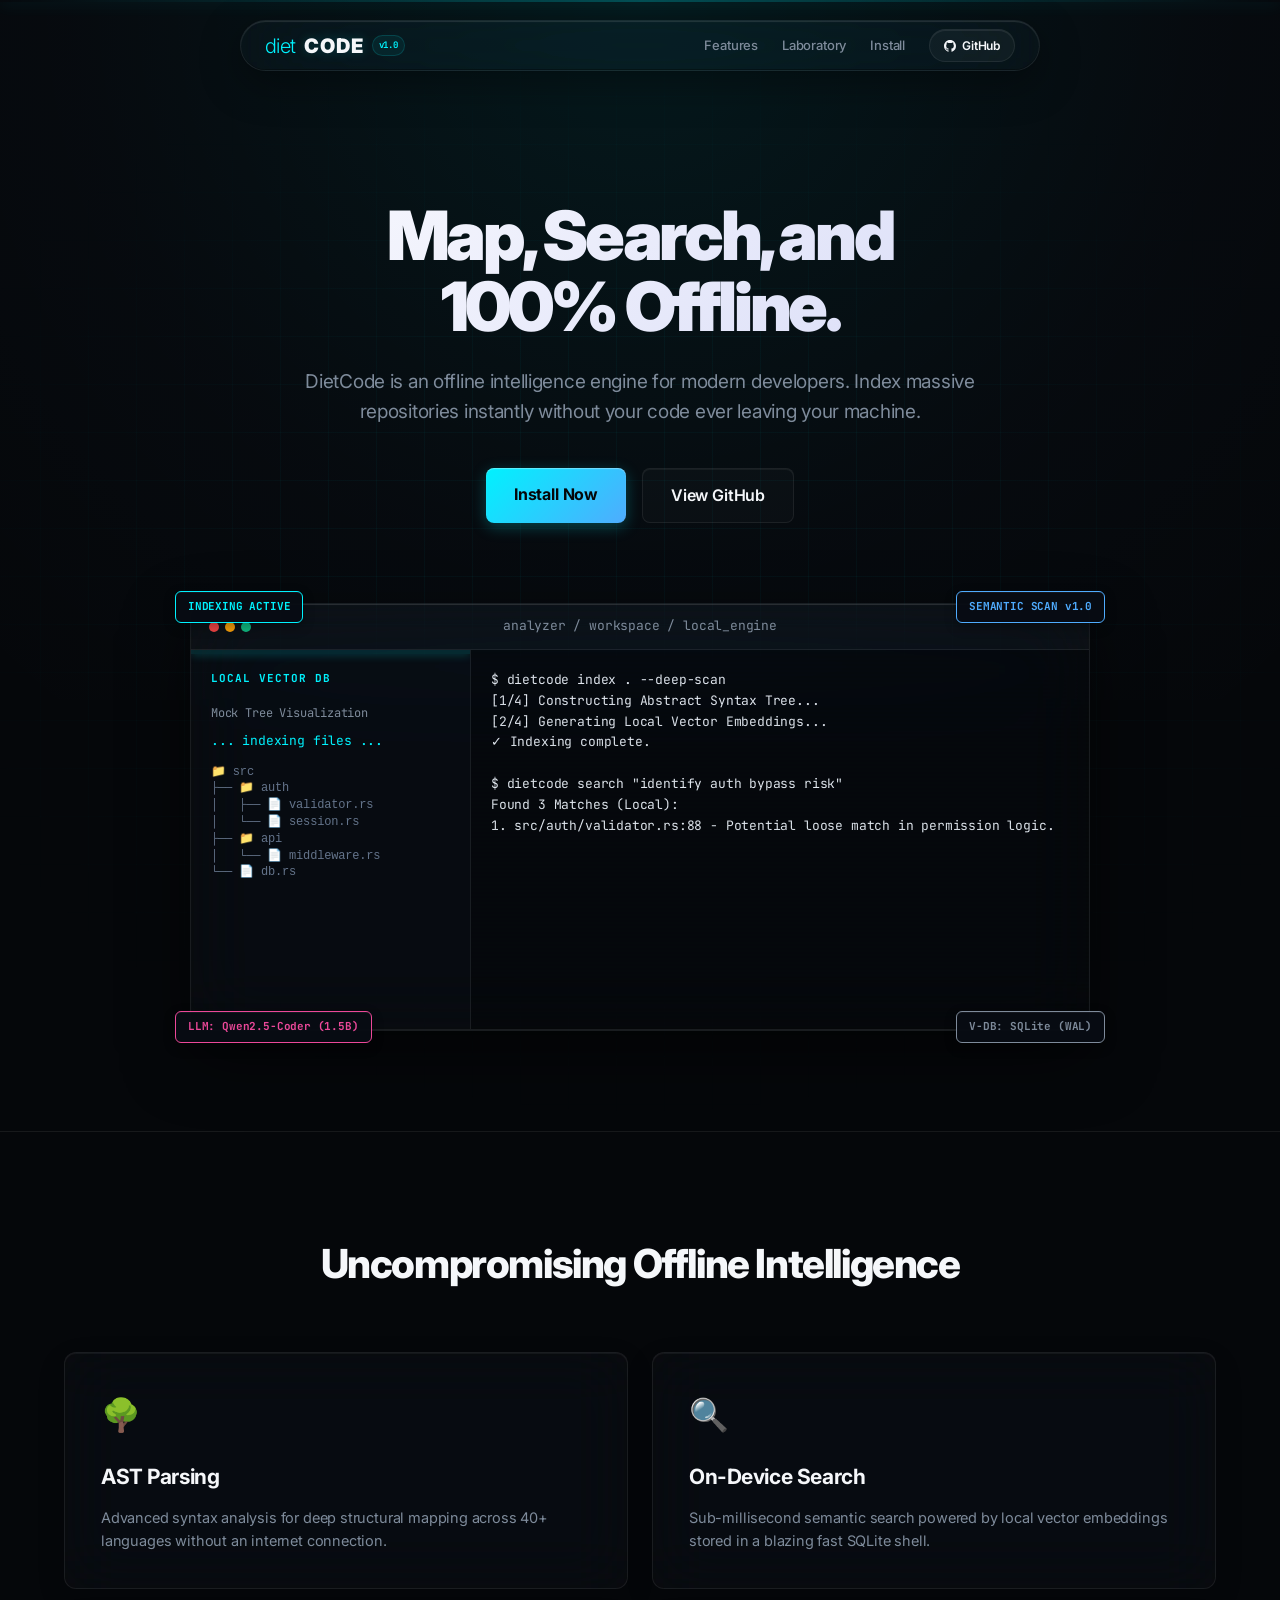
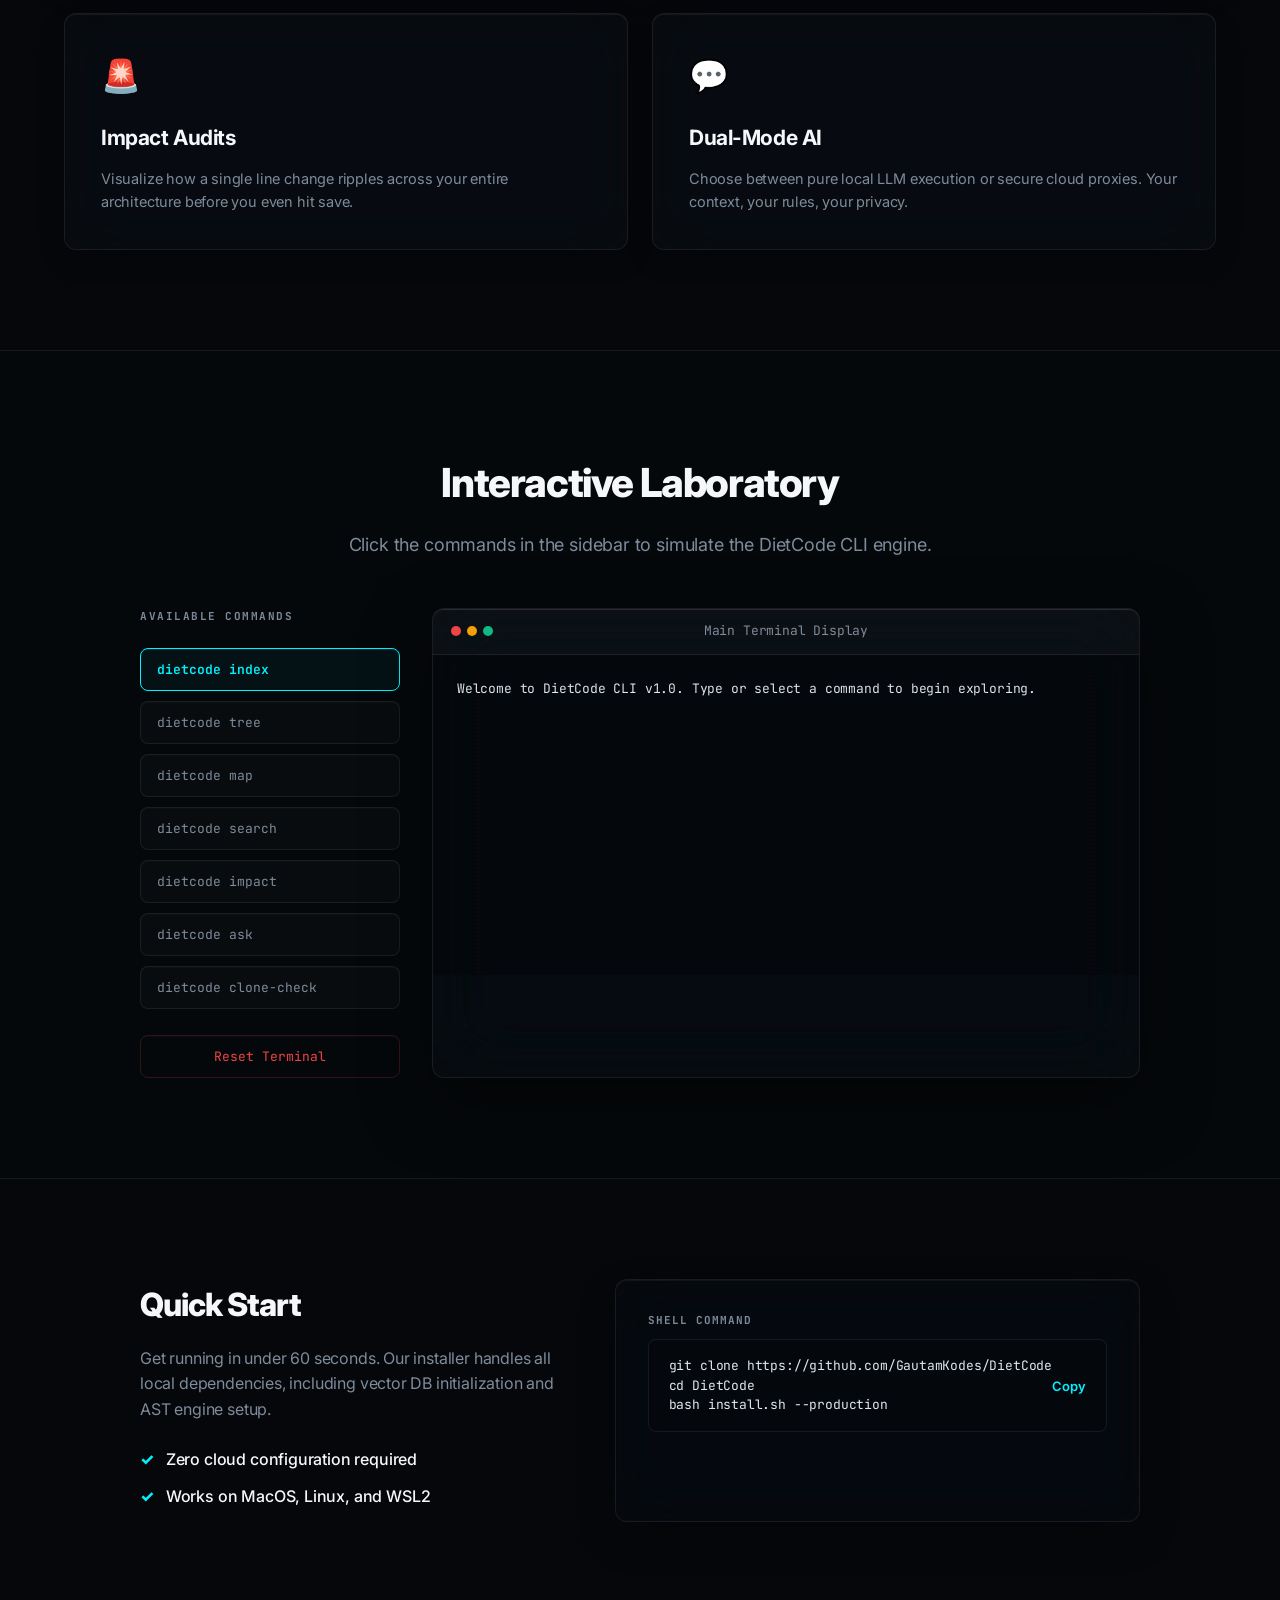
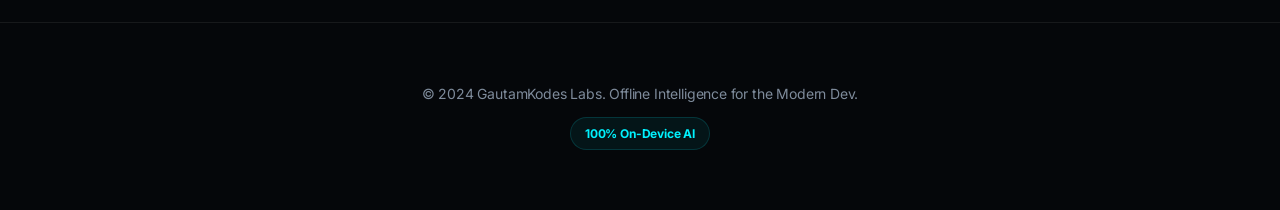
==== index.html @ 46c690bc "Web page" ====
<!DOCTYPE html>
<html lang="en">
<head>
  <meta charset="UTF-8">
  <meta name="viewport" content="width=device-width, initial-scale=1.0">
  <title>DietCode 🥤 | On-Device AI Code Cartographer & Analyzer</title>
  <meta name="description" content="An offline-ready, privacy-first local CLI utility that indexes codebases, maps dependency impact paths, performs semantic search, and runs codebase Q&A.">
  <link rel="stylesheet" href="style.css">
  <link rel="shortcut icon" href="logo.jpg" type="image/jpeg">
</head>
<body>
  <header>
    <div class="container">
      <a href="#" class="logo" id="header-logo-link">
        <span class="logo-prefix">diet</span><span class="logo-suffix">code</span>
        <span class="logo-version">v1.0</span>
      </a>
      <nav id="header-navigation">
        <a href="#features" id="nav-features">Features</a>
        <a href="#laboratory" id="nav-laboratory">Laboratory</a>
        <a href="#install" id="nav-install">Install</a>
        <a href="https://github.com/GautamKodes/DietCode" class="btn-github" id="nav-github-link" target="_blank">
          <svg stroke="currentColor" fill="currentColor" stroke-width="0" viewBox="0 0 16 16" height="1em" width="1em" xmlns="http://www.w3.org/2000/svg"><path d="M8 0C3.58 0 0 3.58 0 8c0 3.54 2.29 6.53 5.47 7.59.4.07.55-.17.55-.38 0-.19-.01-.82-.01-1.49-2.01.37-2.53-.49-2.69-.94-.09-.23-.48-.94-.82-1.13-.28-.15-.68-.52-.01-.53.63-.01 1.08.58 1.23.82.72 1.21 1.87.87 2.33.66.07-.52.28-.87.51-1.07-1.78-.2-3.64-.89-3.64-3.95 0-.87.31-1.59.82-2.15-.08-.2-.36-1.02.08-2.12 0 0 .67-.21 2.2.82.64-.18 1.32-.27 2-.27.68 0 1.36.09 2 .27 1.53-1.04 2.2-.82 2.2-.82.44 1.1.16 1.92.08 2.12.51.56.82 1.27.82 2.15 0 3.07-1.87 3.75-3.65 3.95.29.25.54.73.54 1.48 0 1.07-.01 1.93-.01 2.2 0 .21.15.46.55.38A8.012 8.012 0 0 0 16 8c0-4.42-3.58-8-8-8z"></path></svg>
          GitHub
        </a>
      </nav>
    </div>
  </header>

  <main>
    <section class="hero" id="hero-section">
      <div class="hero-scan-line"></div>
      <div class="container">
        <h1>Map, Search, and<br>100% Offline.</h1>
        <p>DietCode is an offline intelligence engine for modern developers. Index massive repositories instantly without your code ever leaving your machine.</p>
        <div class="hero-ctas">
          <a href="#install" class="btn-primary" id="hero-btn-install">Install Now</a>
          <a href="https://github.com/GautamKodes/DietCode" class="btn-secondary" id="hero-btn-github" target="_blank">View GitHub</a>
        </div>

        <div class="terminal-container-wrapper" id="hero-terminal-wrapper">
          <div class="floating-badge badge-top-left">INDEXING ACTIVE</div>
          <div class="floating-badge badge-top-right">SEMANTIC SCAN v1.0</div>
          <div class="floating-badge badge-bottom-left">LLM: Qwen2.5-Coder (1.5B)</div>
          <div class="floating-badge badge-bottom-right">V-DB: SQLite (WAL)</div>

          <div class="terminal-mockup" id="hero-terminal">
            <div class="terminal-header">
              <div class="terminal-dots">
                <span class="dot red"></span>
                <span class="dot yellow"></span>
                <span class="dot green"></span>
              </div>
              <div class="terminal-title">analyzer / workspace / local_engine</div>
              <div style="width: 42px;"></div>
            </div>
            <div class="terminal-split-body">
              <div class="terminal-lhs">
                <div class="terminal-lhs-scanline"></div>
                <div class="terminal-lhs-title">Local Vector DB</div>
                <div style="color: var(--text-muted); font-size: 12px; margin-bottom: 8px;">Mock Tree Visualization</div>
                <div style="color: var(--cyan); margin-bottom: 12px;">... indexing files ...</div>
                <pre style="color: #64748B; font-size: 12px; line-height: 1.4;">
📁 src
├── 📁 auth
│   ├── 📄 validator.rs
│   └── 📄 session.rs
├── 📁 api
│   └── 📄 middleware.rs
└── 📄 db.rs</pre>
              </div>
              <div class="terminal-rhs">
                <pre id="terminal-text" style="white-space: pre-wrap; font-family: var(--font-code); color: #E2E8F0;"></pre>
              </div>
            </div>
          </div>
        </div>
      </div>
    </section>

    <section class="features" id="features">
      <div class="container">
        <h2 class="section-title">Uncompromising Offline Intelligence</h2>
        <div class="features-grid">
          <div class="feature-card" id="feature-ast">
            <div class="feature-icon">🌳</div>
            <h3>AST Parsing</h3>
            <p>Advanced syntax analysis for deep structural mapping across 40+ languages without an internet connection.</p>
          </div>
          <div class="feature-card" id="feature-search">
            <div class="feature-icon">🔍</div>
            <h3>On-Device Search</h3>
            <p>Sub-millisecond semantic search powered by local vector embeddings stored in a blazing fast SQLite shell.</p>
          </div>
          <div class="feature-card" id="feature-impact">
            <div class="feature-icon">🚨</div>
            <h3>Impact Audits</h3>
            <p>Visualize how a single line change ripples across your entire architecture before you even hit save.</p>
          </div>
          <div class="feature-card" id="feature-qa">
            <div class="feature-icon">💬</div>
            <h3>Dual-Mode AI</h3>
            <p>Choose between pure local LLM execution or secure cloud proxies. Your context, your rules, your privacy.</p>
          </div>
        </div>
      </div>
    </section>

    <section class="interactive-demo" id="laboratory">
      <div class="container">
        <h2 class="section-title">Interactive Laboratory</h2>
        <p style="text-align: center; color: var(--text-muted); font-size: 18px; max-width: 600px; margin: -40px auto 48px auto;">Click the commands in the sidebar to simulate the DietCode CLI engine.</p>
        <div class="demo-layout">
          <div class="demo-sidebar" id="demo-controls">
            <div class="demo-sidebar-title">Available Commands</div>
            <button class="demo-btn active" data-cmd="index" id="btn-demo-index">dietcode index</button>
            <button class="demo-btn" data-cmd="tree" id="btn-demo-tree">dietcode tree</button>
            <button class="demo-btn" data-cmd="map" id="btn-demo-map">dietcode map</button>
            <button class="demo-btn" data-cmd="search" id="btn-demo-search">dietcode search</button>
            <button class="demo-btn" data-cmd="impact" id="btn-demo-impact">dietcode impact</button>
            <button class="demo-btn" data-cmd="ask" id="btn-demo-ask">dietcode ask</button>
            <button class="demo-btn" data-cmd="clone" id="btn-demo-clone">dietcode clone-check</button>
            <button class="demo-btn btn-reset" id="btn-demo-reset">Reset Terminal</button>
          </div>
          <div class="terminal-mockup" id="demo-terminal">
            <div class="terminal-header">
              <div class="terminal-dots">
                <span class="dot red"></span>
                <span class="dot yellow"></span>
                <span class="dot green"></span>
              </div>
              <div class="terminal-title">Main Terminal Display</div>
              <div style="width: 42px;"></div>
            </div>
            <div class="terminal-body" style="min-height: 320px;">
              <pre id="terminal-text-demo" style="white-space: pre-wrap; font-family: var(--font-code); color: #E2E8F0;"></pre>
            </div>
          </div>
        </div>
      </div>
    </section>

    <section class="installation" id="install">
      <div class="container">
        <div class="install-grid">
          <div class="install-info">
            <h3>Quick Start</h3>
            <p>Get running in under 60 seconds. Our installer handles all local dependencies, including vector DB initialization and AST engine setup.</p>
            <ul class="install-list">
              <li>Zero cloud configuration required</li>
              <li>Works on MacOS, Linux, and WSL2</li>
            </ul>
          </div>
          <div class="install-box">
            <div class="install-label">Shell Command</div>
            <div class="code-block" id="block-install">
              <pre id="code-install" style="font-family: var(--font-code); font-size: 13px; line-height: 1.5; color: #E2E8F0;">git clone https://github.com/GautamKodes/DietCode
cd DietCode
bash install.sh --production</pre>
              <button class="btn-copy" onclick="copyToClipboard('code-install', 'btn-copy-install')" id="btn-copy-install">Copy</button>
            </div>
          </div>
        </div>
      </div>
    </section>
  </main>

  <footer>
    <div class="container">
      <p>© 2024 GautamKodes Labs. Offline Intelligence for the Modern Dev.</p>
      <div class="badge" id="badge-privacy">100% On-Device AI</div>
    </div>
  </footer>

  <script src="app.js"></script>
</body>
</html>
---- style.css ----
@import url('https://fonts.googleapis.com/css2?family=Inter:wght@300;400;500;600;700;800;900&family=JetBrains+Mono:wght@400;500;600;700&display=swap');

:root {
  --bg: #05070A;
  --bg-glass: rgba(255, 255, 255, 0.02);
  --border: rgba(255, 255, 255, 0.07);
  --border-light: rgba(255, 255, 255, 0.12);
  --text-main: #F5F7FA;
  --text-muted: #7E8B9B;
  --cyan: #00F2FE;
  --blue: #4FACFE;
  --magenta: #EC4899;
  --font-main: 'Inter', -apple-system, BlinkMacSystemFont, "Segoe UI", Roboto, sans-serif;
  --font-code: 'JetBrains Mono', monospace;
}

* {
  box-sizing: border-box;
  margin: 0;
  padding: 0;
}

html {
  scroll-behavior: smooth;
}

body {
  background-color: var(--bg);
  color: var(--text-main);
  font-family: var(--font-main);
  min-height: 100vh;
  line-height: 1.6;
  overflow-x: hidden;
  position: relative;
  letter-spacing: -0.011em;
}

body::before {
  content: "";
  position: absolute;
  top: 0;
  left: 0;
  right: 0;
  height: 700px;
  background: radial-gradient(circle at 50% 0%, rgba(0, 242, 254, 0.08) 0%, rgba(79, 172, 254, 0.02) 60%, transparent 100%);
  pointer-events: none;
  z-index: 1;
}

.container {
  width: 100%;
  max-width: 1200px;
  margin: 0 auto;
  padding: 0 24px;
}

header {
  position: fixed;
  top: 20px;
  left: 50%;
  transform: translateX(-50%);
  width: calc(100% - 48px);
  max-width: 800px;
  padding: 8px 24px;
  border-radius: 30px;
  background: var(--bg-glass);
  backdrop-filter: blur(40px) saturate(220%);
  -webkit-backdrop-filter: blur(40px) saturate(220%);
  border: 1px solid var(--border);
  box-shadow: 
    inset 0 1px 1px 0 rgba(255, 255, 255, 0.12),
    inset 0 -1px 0 0 rgba(0, 0, 0, 0.3),
    0 1px 3px rgba(0, 0, 0, 0.1),
    0 12px 40px rgba(0, 0, 0, 0.35);
  z-index: 100;
  transition: all 0.3s cubic-bezier(0.16, 1, 0.3, 1);
}

header:hover {
  border-color: rgba(255, 255, 255, 0.15);
  box-shadow: 
    inset 0 1px 1px 0 rgba(255, 255, 255, 0.2),
    inset 0 -1px 0 0 rgba(0, 0, 0, 0.3),
    0 1px 3px rgba(0, 0, 0, 0.15),
    0 16px 48px rgba(0, 242, 254, 0.08);
}

header .container {
  display: flex;
  justify-content: space-between;
  align-items: center;
  padding: 0;
}

.logo {
  display: flex;
  align-items: center;
  gap: 8px;
  text-decoration: none;
}

.logo-prefix {
  font-size: 20px;
  font-weight: 300;
  color: var(--cyan);
  letter-spacing: -0.03em;
}

.logo-suffix {
  font-size: 20px;
  font-weight: 900;
  color: var(--text-main);
  text-transform: uppercase;
  letter-spacing: 0.05em;
  text-shadow: 0 0 12px rgba(0, 242, 254, 0.2);
}

.logo-version {
  font-family: var(--font-code);
  font-size: 9px;
  font-weight: 700;
  color: var(--cyan);
  background: rgba(0, 242, 254, 0.06);
  padding: 2px 6px;
  border-radius: 20px;
  border: 1px solid rgba(0, 242, 254, 0.15);
}

nav {
  display: flex;
  align-items: center;
  gap: 24px;
}

nav a {
  color: var(--text-muted);
  text-decoration: none;
  font-size: 13px;
  font-weight: 500;
  transition: color 0.2s ease;
}

nav a:hover {
  color: var(--cyan);
}

.btn-github {
  display: flex;
  align-items: center;
  gap: 6px;
  padding: 6px 14px;
  border-radius: 30px;
  background: rgba(255, 255, 255, 0.04);
  border: 1px solid var(--border);
  color: var(--text-main);
  text-decoration: none;
  font-size: 12px;
  font-weight: 600;
  box-shadow: inset 0 1px 0 rgba(255, 255, 255, 0.08);
  transition: all 0.2s ease;
}

.btn-github:hover {
  background: rgba(255, 255, 255, 0.08);
  border-color: var(--border-light);
}

.hero {
  padding: 200px 0 100px 0;
  text-align: center;
  position: relative;
}

.hero::after {
  content: "";
  position: absolute;
  top: 0;
  left: 0;
  right: 0;
  bottom: 0;
  background-image: 
    linear-gradient(rgba(0, 242, 254, 0.035) 1px, transparent 1px),
    linear-gradient(90deg, rgba(0, 242, 254, 0.035) 1px, transparent 1px);
  background-size: 48px 48px;
  background-position: center top;
  mask-image: radial-gradient(ellipse 60% 50% at 50% 50%, black 40%, transparent 100%);
  -webkit-mask-image: radial-gradient(ellipse 60% 50% at 50% 50%, black 40%, transparent 100%);
  pointer-events: none;
  z-index: 1;
}

.hero-scan-line {
  position: absolute;
  top: 0;
  left: 0;
  width: 100%;
  height: 2px;
  background: linear-gradient(90deg, transparent, var(--cyan), transparent);
  box-shadow: 0 0 15px var(--cyan);
  opacity: 0.25;
  animation: scan-vertical 7s linear infinite;
  pointer-events: none;
  z-index: 2;
}

@keyframes scan-vertical {
  0% { top: 0%; }
  100% { top: 100%; }
}

.hero .container {
  position: relative;
  z-index: 3;
}

.hero h1 {
  font-size: 68px;
  font-weight: 900;
  letter-spacing: -0.05em;
  line-height: 1.05;
  margin-bottom: 24px;
  background: linear-gradient(135deg, #FFFFFF 0%, #D2D6F6 100%);
  -webkit-background-clip: text;
  -webkit-text-fill-color: transparent;
}

.hero p {
  font-size: 19px;
  color: var(--text-muted);
  max-width: 740px;
  margin: 0 auto 40px auto;
  letter-spacing: -0.015em;
}

.hero-ctas {
  display: flex;
  justify-content: center;
  gap: 16px;
  margin-bottom: 80px;
}

.btn-primary {
  padding: 14px 28px;
  border-radius: 8px;
  background: linear-gradient(135deg, var(--cyan) 0%, var(--blue) 100%);
  color: #05070A;
  text-decoration: none;
  font-weight: 700;
  box-shadow: 
    inset 0 1px 1px rgba(255, 255, 255, 0.35),
    0 4px 15px rgba(0, 242, 254, 0.25);
  transition: all 0.2s ease;
}

.btn-primary:hover {
  transform: translateY(-2px);
  box-shadow: 
    inset 0 1px 1px rgba(255, 255, 255, 0.4),
    0 8px 25px rgba(0, 242, 254, 0.4);
}

.btn-secondary {
  padding: 14px 28px;
  border-radius: 8px;
  background: var(--bg-glass);
  border: 1px solid var(--border);
  color: var(--text-main);
  text-decoration: none;
  font-weight: 600;
  box-shadow: inset 0 1px 0 rgba(255, 255, 255, 0.05);
  transition: all 0.2s ease;
}

.btn-secondary:hover {
  border-color: var(--border-light);
  background: rgba(255, 255, 255, 0.05);
}

.terminal-container-wrapper {
  position: relative;
  max-width: 900px;
  margin: 0 auto;
}

.floating-badge {
  position: absolute;
  padding: 6px 12px;
  border-radius: 6px;
  background: rgba(8, 12, 20, 0.95);
  border: 1px solid var(--border);
  font-family: var(--font-code);
  font-size: 11px;
  font-weight: 700;
  z-index: 10;
  box-shadow: 
    inset 0 1px 0 rgba(255, 255, 255, 0.05),
    0 4px 12px rgba(0, 0, 0, 0.3);
}

@keyframes float-badge-1 {
  0%, 100% { transform: translateY(0) rotate(0deg); }
  50% { transform: translateY(-6px) rotate(-1deg); }
}
@keyframes float-badge-2 {
  0%, 100% { transform: translateY(0) rotate(0deg); }
  50% { transform: translateY(6px) rotate(1deg); }
}

.badge-top-left {
  top: -12px;
  left: -15px;
  border-color: var(--cyan);
  color: var(--cyan);
  animation: float-badge-1 6s ease-in-out infinite;
}

.badge-top-right {
  top: -12px;
  right: -15px;
  border-color: var(--blue);
  color: var(--blue);
  animation: float-badge-2 8s ease-in-out infinite;
}

.badge-bottom-left {
  bottom: -12px;
  left: -15px;
  border-color: var(--magenta);
  color: var(--magenta);
  animation: float-badge-2 7s ease-in-out infinite;
}

.badge-bottom-right {
  bottom: -12px;
  right: -15px;
  border-color: var(--text-muted);
  color: var(--text-muted);
  animation: float-badge-1 9s ease-in-out infinite;
}

.terminal-mockup {
  background: rgba(255, 255, 255, 0.015);
  backdrop-filter: blur(35px) saturate(200%);
  -webkit-backdrop-filter: blur(35px) saturate(200%);
  border: 1px solid var(--border);
  border-radius: 12px;
  text-align: left;
  box-shadow: 
    inset 0 1px 1px 0 rgba(255, 255, 255, 0.08),
    0 24px 64px rgba(0, 0, 0, 0.55);
  overflow: hidden;
  position: relative;
}

.terminal-header {
  background: rgba(255, 255, 255, 0.02);
  padding: 12px 18px;
  border-bottom: 1px solid var(--border);
  display: flex;
  justify-content: space-between;
  align-items: center;
  box-shadow: inset 0 1px 0 rgba(255, 255, 255, 0.05);
}

.terminal-dots {
  display: flex;
  gap: 6px;
}

.dot {
  width: 10px;
  height: 10px;
  border-radius: 50%;
}

.dot.red { background: #EF4444; }
.dot.yellow { background: #F59E0B; }
.dot.green { background: #10B981; }

.terminal-title {
  font-family: var(--font-code);
  font-size: 13px;
  color: var(--text-muted);
}

.terminal-split-body {
  display: grid;
  grid-template-columns: 280px 1fr;
  min-height: 380px;
  border-bottom: 1px solid var(--border);
}

.terminal-lhs {
  background: rgba(255, 255, 255, 0.005);
  border-right: 1px solid var(--border);
  padding: 20px;
  font-family: var(--font-code);
  font-size: 13px;
  color: var(--text-muted);
  position: relative;
  overflow: hidden;
}

.terminal-lhs-scanline {
  position: absolute;
  top: 0;
  left: 0;
  width: 100%;
  height: 4px;
  background: rgba(0, 242, 254, 0.12);
  box-shadow: 0 0 10px rgba(0, 242, 254, 0.35);
  animation: lhs-scan 4.5s ease-in-out infinite;
  pointer-events: none;
}

@keyframes lhs-scan {
  0% { top: 0%; }
  50% { top: 100%; }
  100% { top: 0%; }
}

.terminal-lhs-title {
  color: var(--cyan);
  font-weight: 700;
  margin-bottom: 16px;
  font-size: 11px;
  text-transform: uppercase;
  letter-spacing: 1px;
}

.terminal-rhs {
  padding: 20px;
  font-family: var(--font-code);
  font-size: 13px;
  color: #F1F5F9;
  background: rgba(0, 0, 0, 0.25);
  overflow-y: auto;
  position: relative;
}

.terminal-rhs::after, .terminal-body::after {
  content: "";
  position: absolute;
  top: 0;
  left: 0;
  width: 100%;
  height: 100%;
  background: linear-gradient(
    rgba(18, 16, 16, 0) 50%, 
    rgba(0, 0, 0, 0.2) 50%
  );
  background-size: 100% 4px;
  z-index: 10;
  pointer-events: none;
  opacity: 0.3;
}

.features {
  padding: 100px 0;
  border-top: 1px solid var(--border);
}

.section-title {
  text-align: center;
  font-size: 40px;
  font-weight: 800;
  margin-bottom: 56px;
  letter-spacing: -0.035em;
}

.features-grid {
  display: grid;
  grid-template-columns: repeat(2, 1fr);
  gap: 24px;
}

.feature-card {
  background: var(--bg-glass);
  backdrop-filter: blur(30px) saturate(200%);
  -webkit-backdrop-filter: blur(30px) saturate(200%);
  border: 1px solid var(--border);
  border-radius: 12px;
  padding: 36px;
  box-shadow: 
    inset 0 1px 1px 0 rgba(255, 255, 255, 0.06),
    0 10px 30px rgba(0, 0, 0, 0.1);
  transition: all 0.3s cubic-bezier(0.16, 1, 0.3, 1);
}

.feature-card:hover {
  border-color: rgba(255, 255, 255, 0.15);
  transform: translateY(-4px);
  box-shadow: 
    inset 0 1px 1px 0 rgba(255, 255, 255, 0.12),
    0 16px 40px rgba(0, 242, 254, 0.04);
}

.feature-icon {
  font-size: 32px;
  margin-bottom: 20px;
}

.feature-card h3 {
  font-size: 21px;
  font-weight: 700;
  margin-bottom: 12px;
  letter-spacing: -0.02em;
}

.feature-card p {
  color: var(--text-muted);
  font-size: 14.5px;
  line-height: 1.6;
}

.interactive-demo {
  padding: 100px 0;
  background: rgba(0, 242, 254, 0.005);
  border-top: 1px solid var(--border);
  border-bottom: 1px solid var(--border);
}

.demo-layout {
  display: grid;
  grid-template-columns: 260px 1fr;
  gap: 32px;
  max-width: 1000px;
  margin: 0 auto;
}

.demo-sidebar-title {
  font-family: var(--font-code);
  font-size: 11px;
  color: var(--text-muted);
  margin-bottom: 12px;
  letter-spacing: 1.5px;
  text-transform: uppercase;
  font-weight: 700;
}

.demo-sidebar {
  display: flex;
  flex-direction: column;
  gap: 10px;
}

.demo-btn {
  background: rgba(255, 255, 255, 0.02);
  border: 1px solid var(--border);
  border-radius: 8px;
  padding: 12px 16px;
  color: var(--text-muted);
  font-family: var(--font-code);
  font-size: 13px;
  text-align: left;
  cursor: pointer;
  box-shadow: inset 0 1px 0 rgba(255, 255, 255, 0.02);
  transition: all 0.2s ease;
}

.demo-btn:hover {
  background: rgba(255, 255, 255, 0.05);
  color: var(--text-main);
  border-color: var(--border-light);
}

.demo-btn.active {
  background: rgba(0, 242, 254, 0.04);
  border-color: var(--cyan);
  color: var(--cyan);
  font-weight: 600;
  box-shadow: inset 0 1px 0 rgba(0, 242, 254, 0.1);
}

.btn-reset {
  margin-top: 16px;
  background: transparent;
  border: 1px solid rgba(239, 68, 68, 0.2);
  color: #EF4444;
  text-align: center;
  transition: all 0.2s;
}

.btn-reset:hover {
  background: rgba(239, 68, 68, 0.05);
  border-color: #EF4444;
}

.terminal-body {
  padding: 24px;
  font-family: var(--font-code);
  font-size: 13px;
  color: #F1F5F9;
  background: rgba(0, 0, 0, 0.25);
  overflow-y: auto;
  position: relative;
}

.installation {
  padding: 100px 0;
}

.install-grid {
  display: grid;
  grid-template-columns: 1fr 1fr;
  gap: 40px;
  max-width: 1000px;
  margin: 0 auto;
}

.install-info h3 {
  font-size: 32px;
  font-weight: 800;
  margin-bottom: 16px;
  letter-spacing: -0.03em;
}

.install-info p {
  color: var(--text-muted);
  margin-bottom: 24px;
}

.install-list {
  list-style: none;
}

.install-list li {
  display: flex;
  align-items: center;
  gap: 12px;
  color: var(--text-main);
  font-weight: 500;
  margin-bottom: 12px;
}

.install-list li::before {
  content: "✓";
  color: var(--cyan);
  font-weight: 800;
}

.install-box {
  background: rgba(255, 255, 255, 0.01);
  backdrop-filter: blur(30px) saturate(200%);
  -webkit-backdrop-filter: blur(30px) saturate(200%);
  border: 1px solid var(--border);
  border-radius: 12px;
  padding: 32px;
  box-shadow: 
    inset 0 1px 1px 0 rgba(255, 255, 255, 0.06),
    0 16px 40px rgba(0, 0, 0, 0.2);
}

.install-label {
  font-family: var(--font-code);
  font-size: 11px;
  color: var(--text-muted);
  text-transform: uppercase;
  margin-bottom: 10px;
  letter-spacing: 1px;
  font-weight: 700;
}

.code-block {
  background: rgba(0, 0, 0, 0.15);
  border: 1px solid var(--border);
  border-radius: 8px;
  padding: 16px 20px;
  font-family: var(--font-code);
  font-size: 13.5px;
  color: #F1F5F9;
  display: flex;
  justify-content: space-between;
  align-items: center;
}

.btn-copy {
  background: transparent;
  border: none;
  color: var(--cyan);
  cursor: pointer;
  font-family: var(--font-main);
  font-size: 13px;
  font-weight: 600;
  transition: opacity 0.2s;
}

.btn-copy:hover {
  opacity: 0.8;
}

footer {
  padding: 60px 0;
  border-top: 1px solid var(--border);
  text-align: center;
}

footer p {
  color: var(--text-muted);
  font-size: 14px;
  margin-bottom: 12px;
}

.badge {
  display: inline-block;
  padding: 6px 14px;
  border-radius: 20px;
  background: rgba(0, 242, 254, 0.06);
  border: 1px solid rgba(0, 242, 254, 0.15);
  color: var(--cyan);
  font-size: 12px;
  font-weight: 700;
}

@media (max-width: 900px) {
  .hero h1 {
    font-size: 44px;
  }
  header {
    width: calc(100% - 24px);
    border-radius: 20px;
  }
  .floating-badge {
    display: none;
  }
  .features-grid {
    grid-template-columns: 1fr;
  }
  .demo-layout {
    grid-template-columns: 1fr;
  }
  .install-grid {
    grid-template-columns: 1fr;
  }
  .terminal-split-body {
    grid-template-columns: 1fr;
  }
}
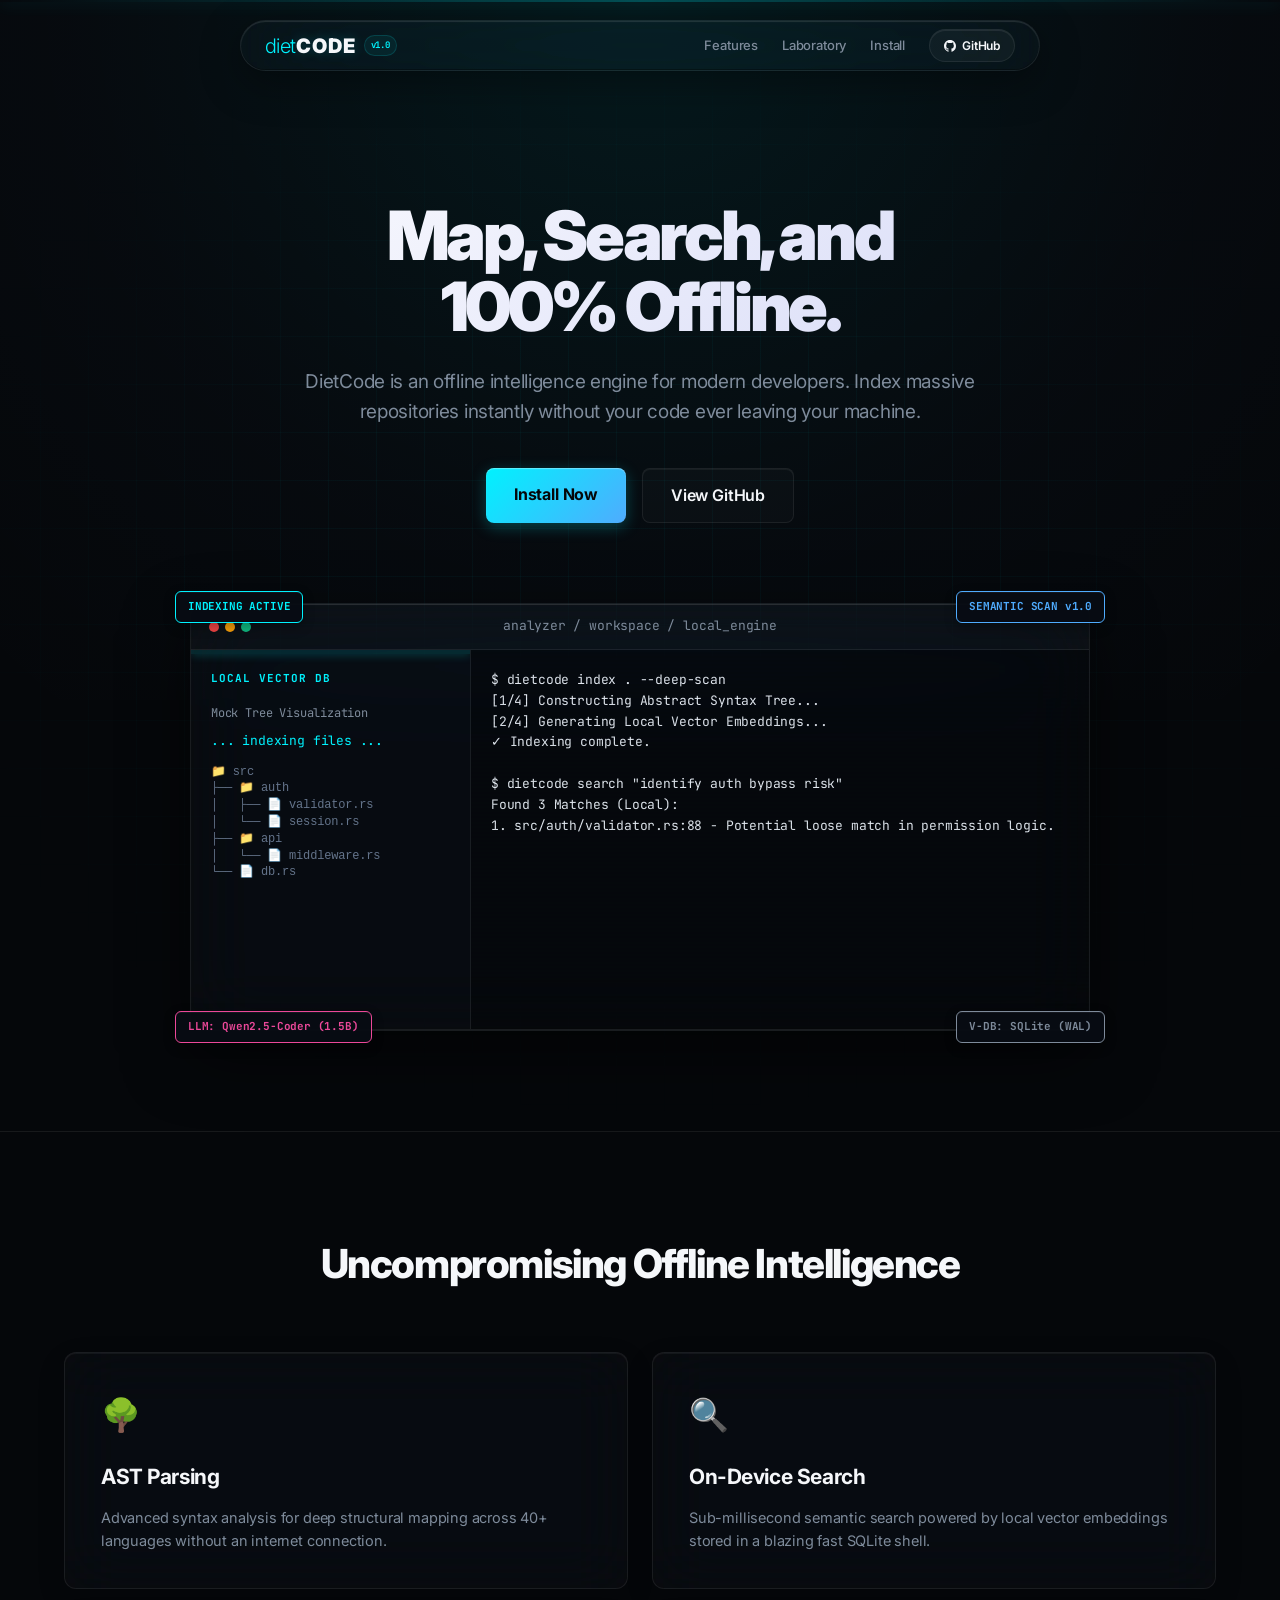
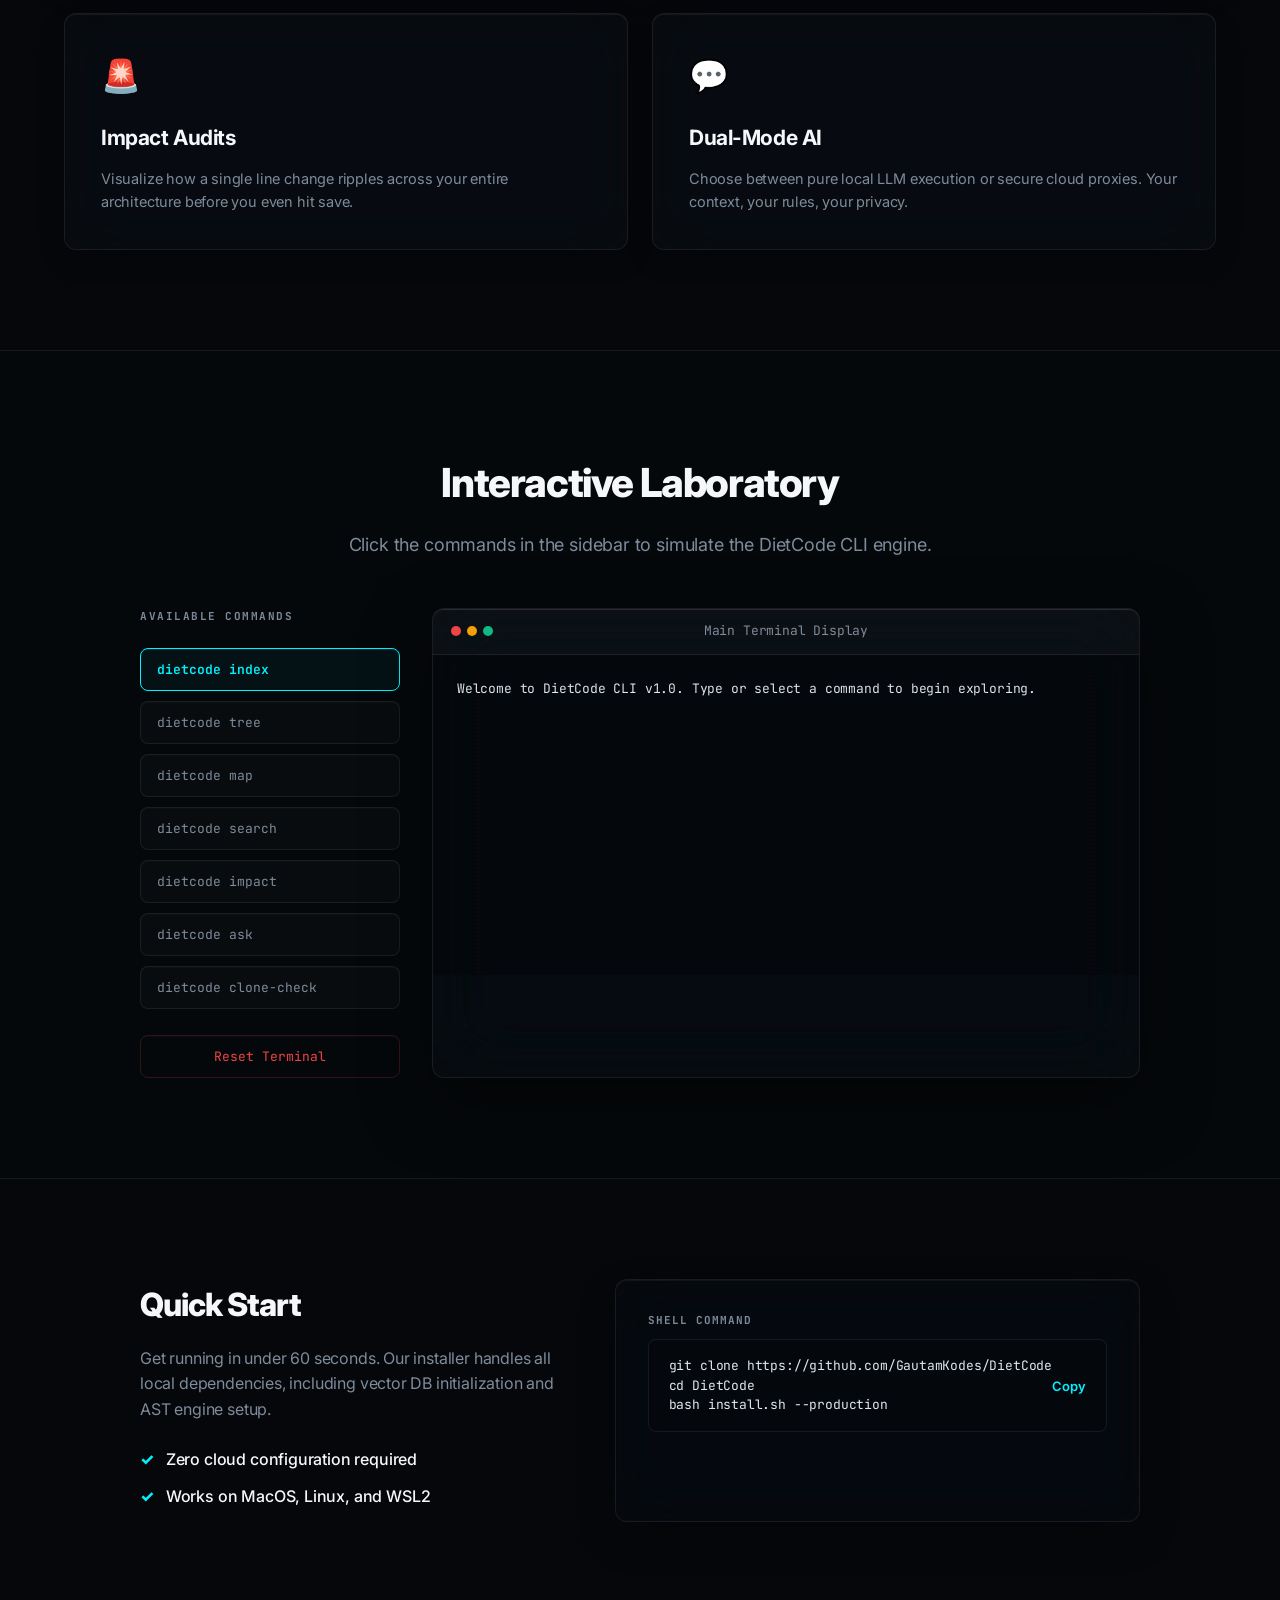
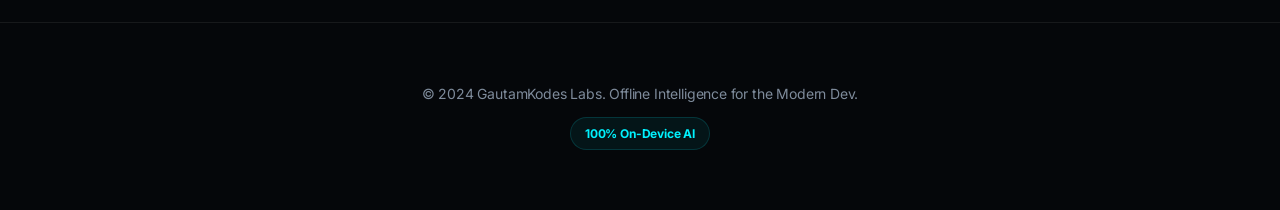
==== commit e5f09643: "fix(web): remove gap between diet and code in navbar logo wordmark" ====
--- a/index.html
+++ b/index.html
@@ -12,7 +12,7 @@
   <header>
     <div class="container">
       <a href="#" class="logo" id="header-logo-link">
-        <span class="logo-prefix">diet</span><span class="logo-suffix">code</span>
+        <span class="logo-wordmark"><span class="logo-prefix">diet</span><span class="logo-suffix">code</span></span>
         <span class="logo-version">v1.0</span>
       </a>
       <nav id="header-navigation">
--- a/style.css
+++ b/style.css
@@ -97,6 +97,11 @@
   align-items: center;
   gap: 8px;
   text-decoration: none;
+}
+
+.logo-wordmark {
+  display: inline-flex;
+  align-items: baseline;
 }
 
 .logo-prefix {
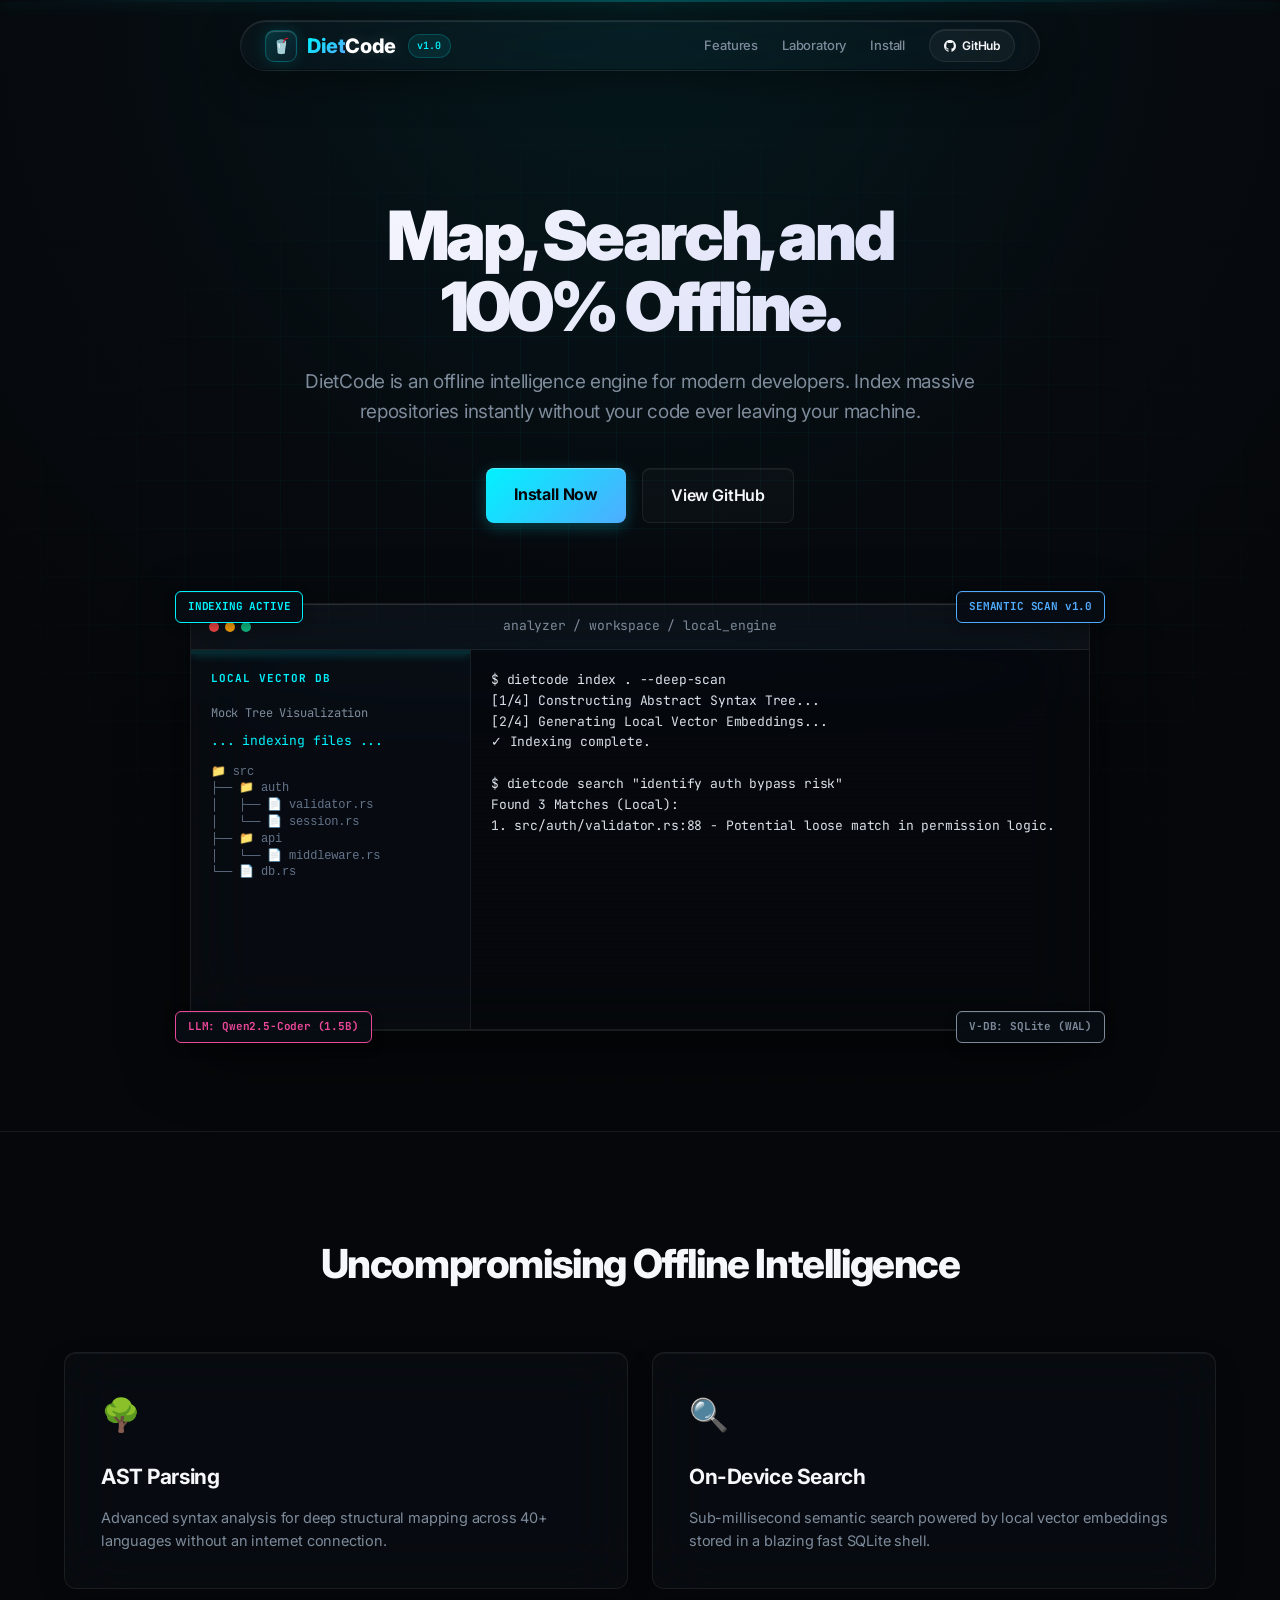
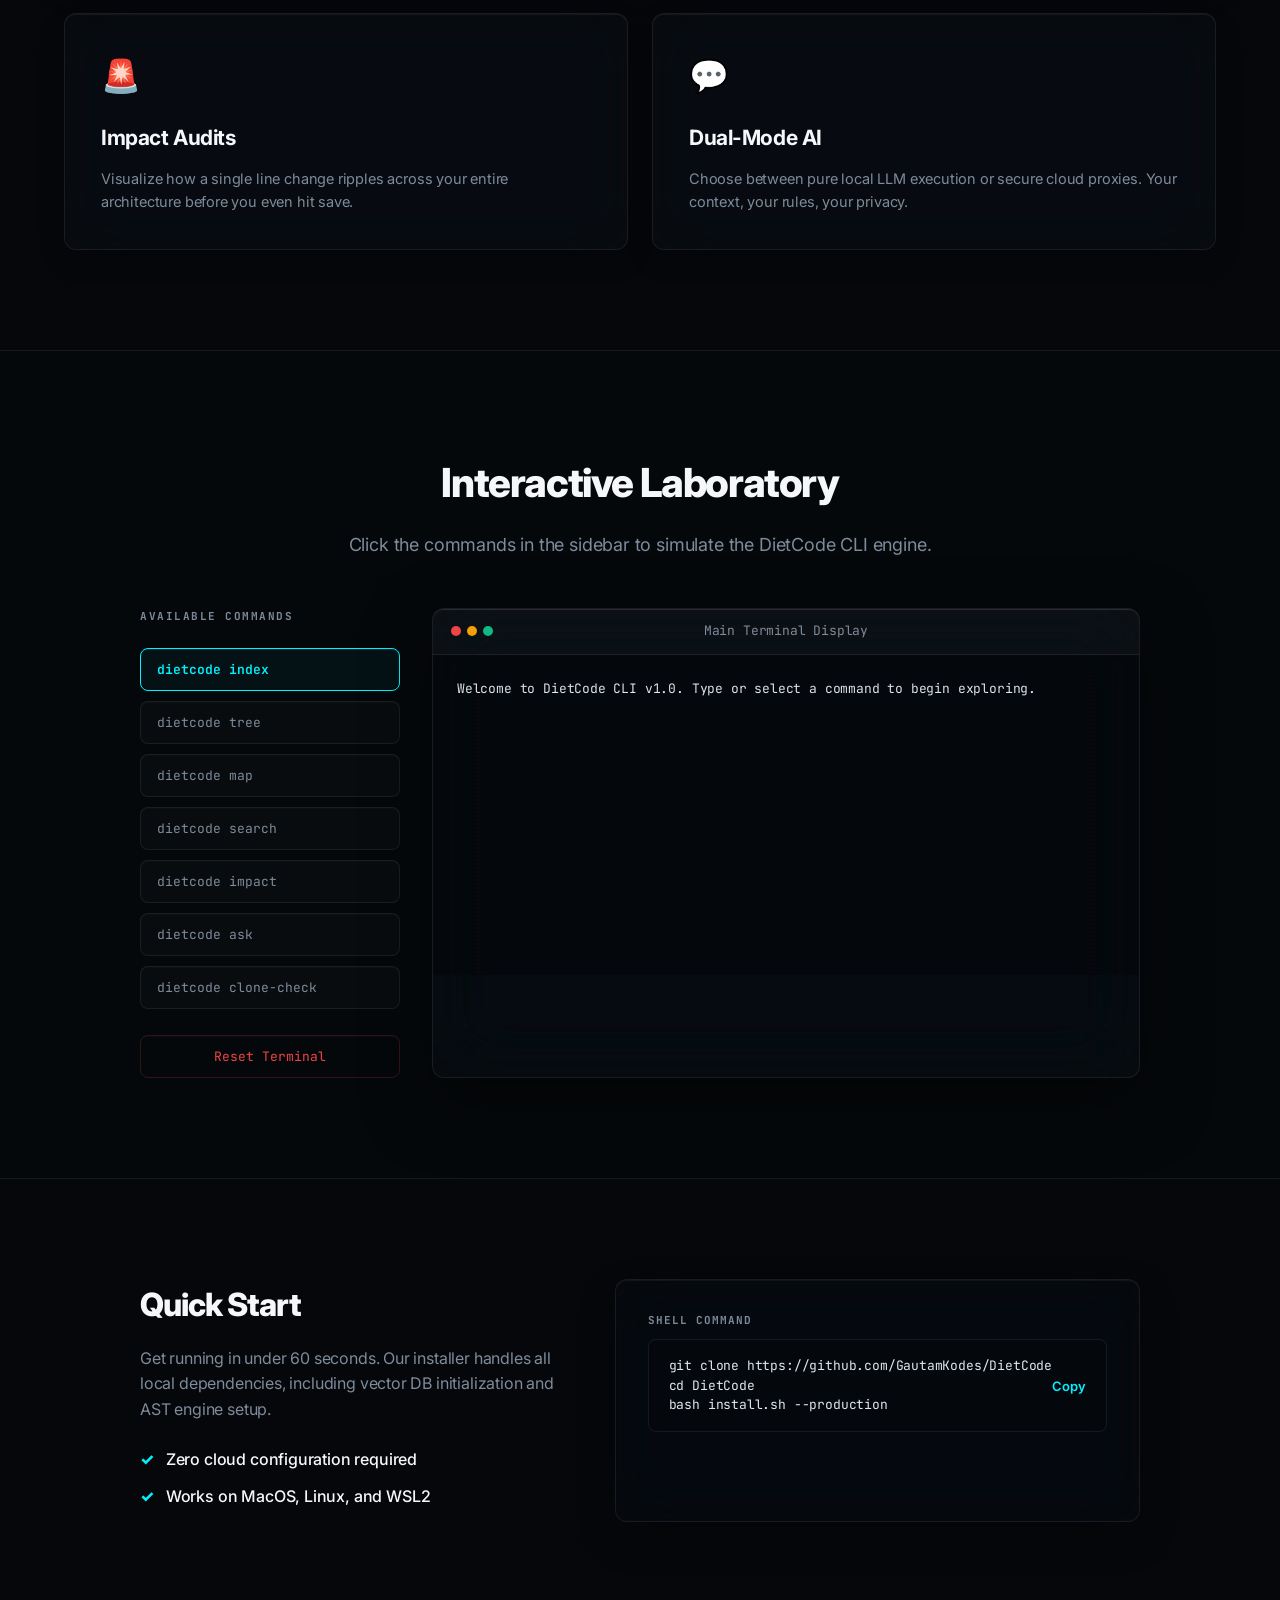
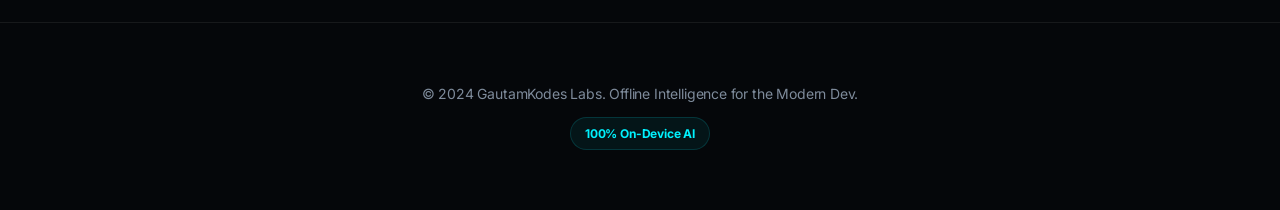
==== commit d75fcdbc: "style(web): redesign navbar logo with glass icon, gradient typography, and balanced spacing" ====
--- a/index.html
+++ b/index.html
@@ -12,7 +12,10 @@
   <header>
     <div class="container">
       <a href="#" class="logo" id="header-logo-link">
-        <span class="logo-wordmark"><span class="logo-prefix">diet</span><span class="logo-suffix">code</span></span>
+        <div class="logo-icon-wrapper">🥤</div>
+        <span class="logo-wordmark">
+          <span class="logo-prefix">Diet</span><span class="logo-suffix">Code</span>
+        </span>
         <span class="logo-version">v1.0</span>
       </a>
       <nav id="header-navigation">
--- a/style.css
+++ b/style.css
@@ -95,40 +95,70 @@
 .logo {
   display: flex;
   align-items: center;
-  gap: 8px;
+  gap: 10px;
   text-decoration: none;
+  transition: opacity 0.2s ease;
+}
+
+.logo:hover {
+  opacity: 0.95;
+}
+
+.logo-icon-wrapper {
+  width: 32px;
+  height: 32px;
+  border-radius: 9px;
+  background: linear-gradient(135deg, rgba(0, 242, 254, 0.15) 0%, rgba(79, 172, 254, 0.05) 100%);
+  border: 1px solid rgba(0, 242, 254, 0.25);
+  display: flex;
+  align-items: center;
+  justify-content: center;
+  font-size: 15px;
+  box-shadow: 0 0 16px rgba(0, 242, 254, 0.15), inset 0 1px 1px rgba(255, 255, 255, 0.2);
+  transition: transform 0.3s cubic-bezier(0.16, 1, 0.3, 1), box-shadow 0.3s ease;
+}
+
+.logo:hover .logo-icon-wrapper {
+  transform: scale(1.06) rotate(-4deg);
+  box-shadow: 0 0 20px rgba(0, 242, 254, 0.3), inset 0 1px 1px rgba(255, 255, 255, 0.3);
 }
 
 .logo-wordmark {
   display: inline-flex;
-  align-items: baseline;
+  align-items: center;
+  font-size: 20px;
+  line-height: 1;
 }
 
 .logo-prefix {
   font-size: 20px;
-  font-weight: 300;
-  color: var(--cyan);
-  letter-spacing: -0.03em;
+  font-weight: 800;
+  background: linear-gradient(135deg, #00F2FE 0%, #4FACFE 100%);
+  -webkit-background-clip: text;
+  -webkit-text-fill-color: transparent;
+  letter-spacing: -0.02em;
 }
 
 .logo-suffix {
   font-size: 20px;
-  font-weight: 900;
-  color: var(--text-main);
-  text-transform: uppercase;
-  letter-spacing: 0.05em;
-  text-shadow: 0 0 12px rgba(0, 242, 254, 0.2);
+  font-weight: 800;
+  color: #FFFFFF;
+  letter-spacing: -0.02em;
+  text-transform: none;
+  text-shadow: 0 0 16px rgba(255, 255, 255, 0.15);
 }
 
 .logo-version {
   font-family: var(--font-code);
-  font-size: 9px;
-  font-weight: 700;
+  font-size: 10px;
+  font-weight: 600;
   color: var(--cyan);
-  background: rgba(0, 242, 254, 0.06);
-  padding: 2px 6px;
+  background: rgba(0, 242, 254, 0.08);
+  padding: 3px 8px;
   border-radius: 20px;
-  border: 1px solid rgba(0, 242, 254, 0.15);
+  border: 1px solid rgba(0, 242, 254, 0.2);
+  letter-spacing: 0.02em;
+  margin-left: 2px;
 }
 
 nav {
